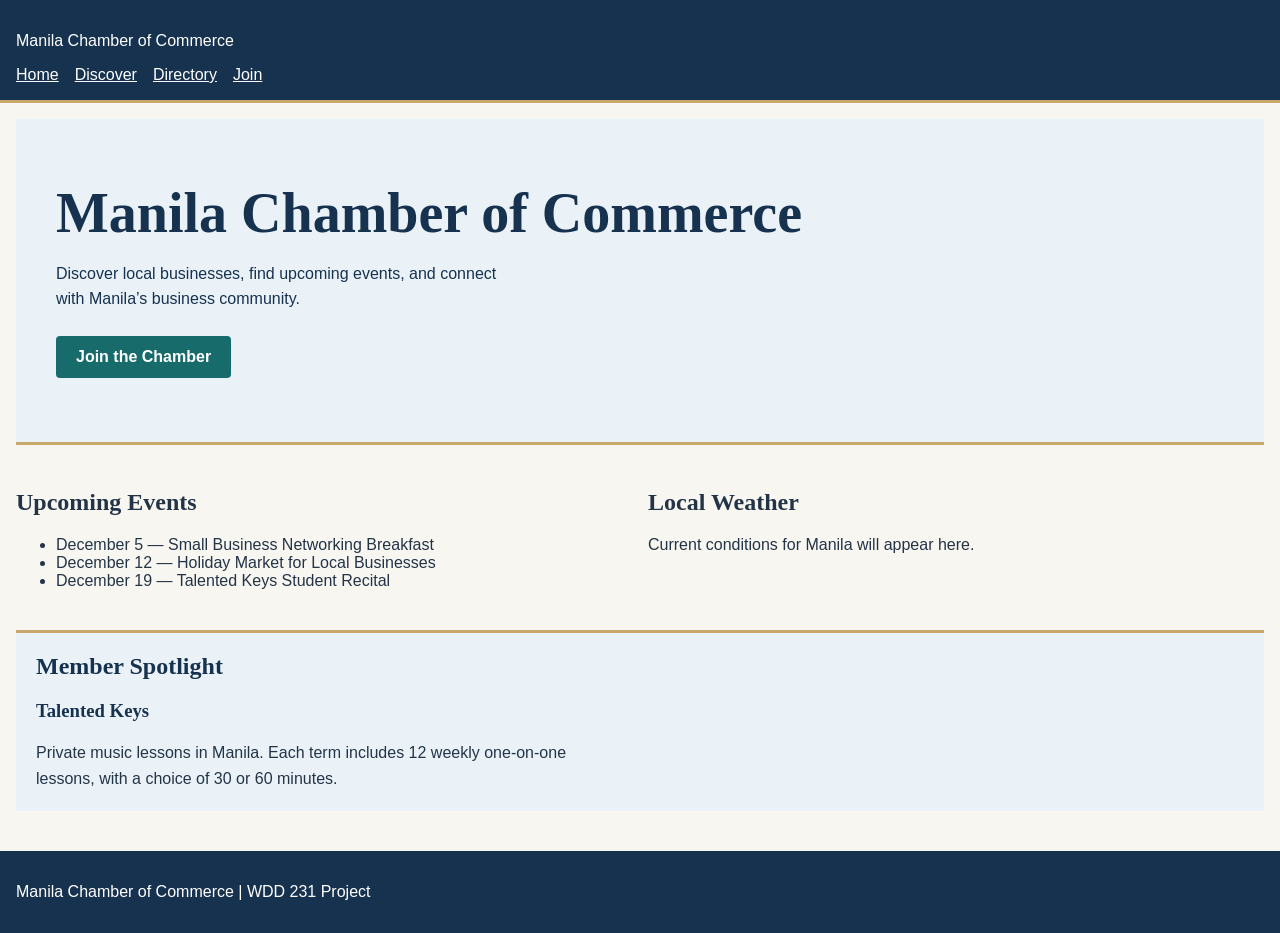
==== chamber/index.html @ 524cc36e "weather" ====
<!DOCTYPE html>
<html lang="en">

<head>
    <meta charset="UTF-8">
    <meta name="viewport" content="width=device-width, initial-scale=1.0">
    <meta name="description" content="Explore Manila businesses, chamber events, and membership opportunities.">
    <meta name="author" content="Aaron J Evan M. Tolentino">
    <title>Home | Manila Chamber of Commerce</title>
    <link rel="stylesheet" href="styles/chamber.css">
</head>

<body>
    <header>
        <p>Manila Chamber of Commerce</p>
        <nav aria-label="Chamber navigation">
            <a href="index.html" aria-current="page">Home</a>
            <a href="discover.html">Discover</a>
            <a href="directory.html">Directory</a>
            <a href="join.html">Join</a>
        </nav>
    </header>

    <main>
        <section class="hero">
            <h1>Manila Chamber of Commerce</h1>
            <p>Discover local businesses, find upcoming events, and connect with Manila’s business community.</p>
            <a class="join-button" href="join.html">Join the Chamber</a>
        </section>

        <div class="home-info">
            <section>
                <h2>Upcoming Events</h2>
                <ul>
                    <li><time datetime="2026-12-05">December 5</time> — Small Business Networking Breakfast</li>
                    <li><time datetime="2026-12-12">December 12</time> — Holiday Market for Local Businesses</li>
                    <li><time datetime="2026-12-19">December 19</time> — Talented Keys Student Recital</li>
                </ul>
            </section>

            <section>
                <h2>Local Weather</h2>
                <p id="weather-status" aria-live="polite">Current conditions for Manila will appear here.</p>
            </section>
        </div>

        <section class="member-spotlight">
            <h2>Member Spotlight</h2>
            <h3>Talented Keys</h3>
            <p>Private music lessons in Manila. Each term includes 12 weekly
                one-on-one lessons, with a choice of 30 or 60 minutes.</p>
        </section>
    </main>

    <footer>
        <p>Manila Chamber of Commerce | WDD 231 Project</p>
    </footer>
</body>

</html>
---- chamber/styles/chamber.css ----
body {
    margin: 0;
    background-color: #f8f6f0;
    color: #243447;
    font-family: Arial, sans-serif;
}

h1,
h2,
h3 {
    font-family: Georgia, serif;
}

header,
footer {
    padding: 1rem;
    background-color: #16324f;
    color: white;
}

header {
    border-bottom: 3px solid #c8a86b;
}

nav {
    display: flex;
    flex-wrap: wrap;
    gap: 1rem;
}

nav a {
    color: inherit;
}

main {
    padding: 1rem;
}

.member-spotlight {
    margin-block: 1.5rem;
    padding: 1.25rem;
    border-top: 3px solid #c8a86b;
    background-color: #eaf2f8;
}

.member-spotlight h2,
.member-spotlight h3 {
    margin-top: 0;
    color: #16324f;
}

.member-spotlight p {
    max-width: 60ch;
    margin-bottom: 0;
    line-height: 1.6;
}

.hero {
    padding: clamp(2rem, 5vw, 4rem) clamp(1rem, 4vw, 2.5rem);
    border-bottom: 3px solid #c8a86b;
    background-color: #eaf2f8;
    color: #16324f;
}

.hero h1 {
    margin: 0;
    font-size: clamp(2rem, 5vw, 3.5rem);
    line-height: 1.1;
}

.hero p {
    max-width: 52ch;
    margin: 1rem 0 1.5rem;
    line-height: 1.6;
}

.join-button {
    display: inline-block;
    padding: 0.75rem 1.25rem;
    border-radius: 0.25rem;
    background-color: #176b6b;
    color: white;
    font-weight: bold;
    text-decoration: none;
}

.join-button:hover {
    background-color: #105454;
}

.join-button:focus-visible {
    outline: 3px solid #16324f;
    outline-offset: 3px;
}

.home-info {
    display: grid;
    gap: 1rem;
    margin-top: 1.5rem;
}

@media (min-width: 700px) {
    .home-info {
        grid-template-columns: 1fr 1fr;
    }
}
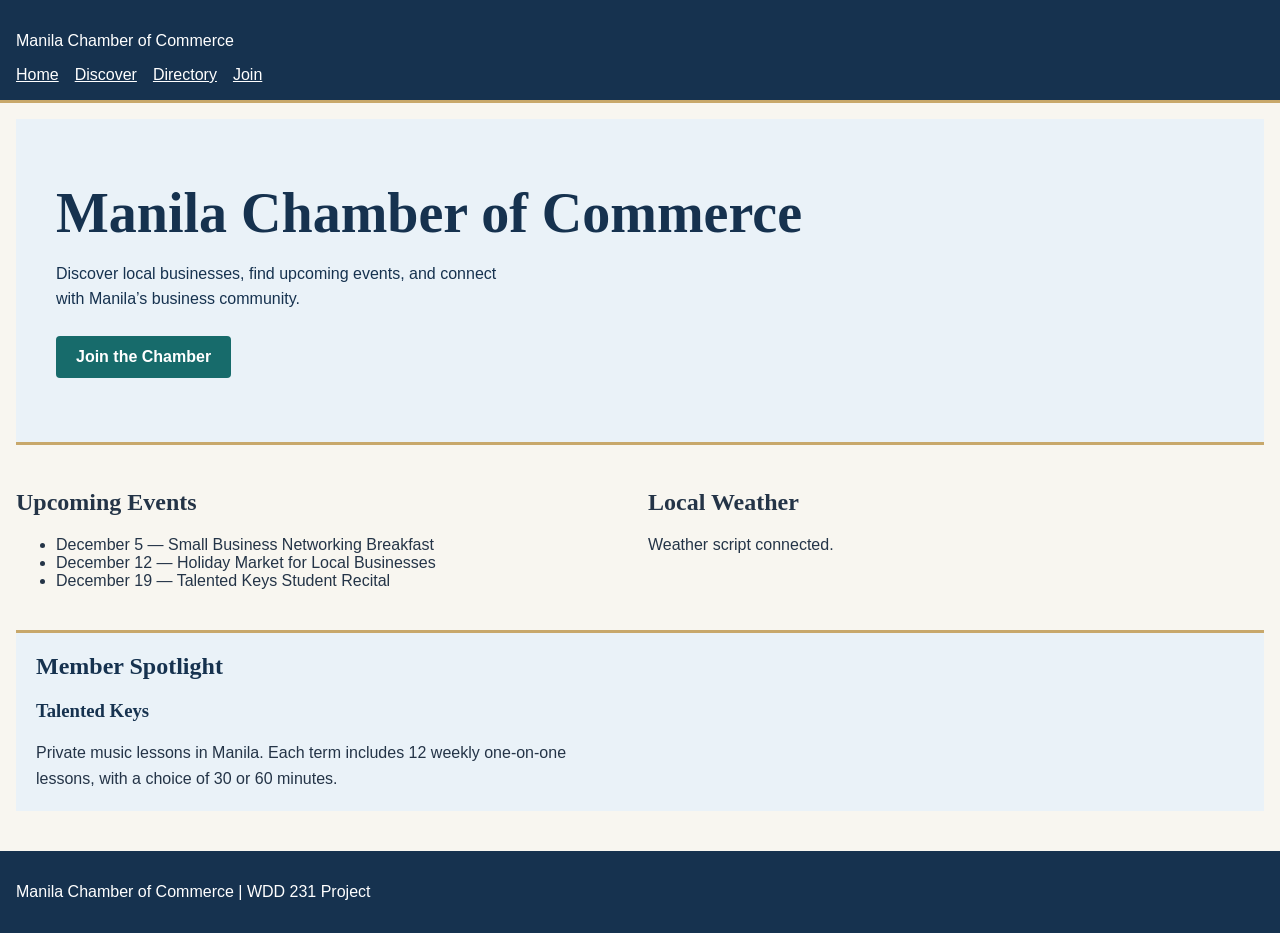
==== commit 4b9e0cb0: "weather js" ====
--- a/chamber/index.html
+++ b/chamber/index.html
@@ -8,6 +8,7 @@
     <meta name="author" content="Aaron J Evan M. Tolentino">
     <title>Home | Manila Chamber of Commerce</title>
     <link rel="stylesheet" href="styles/chamber.css">
+    <script src="scripts/weather.js" defer></script>
 </head>
 
 <body>
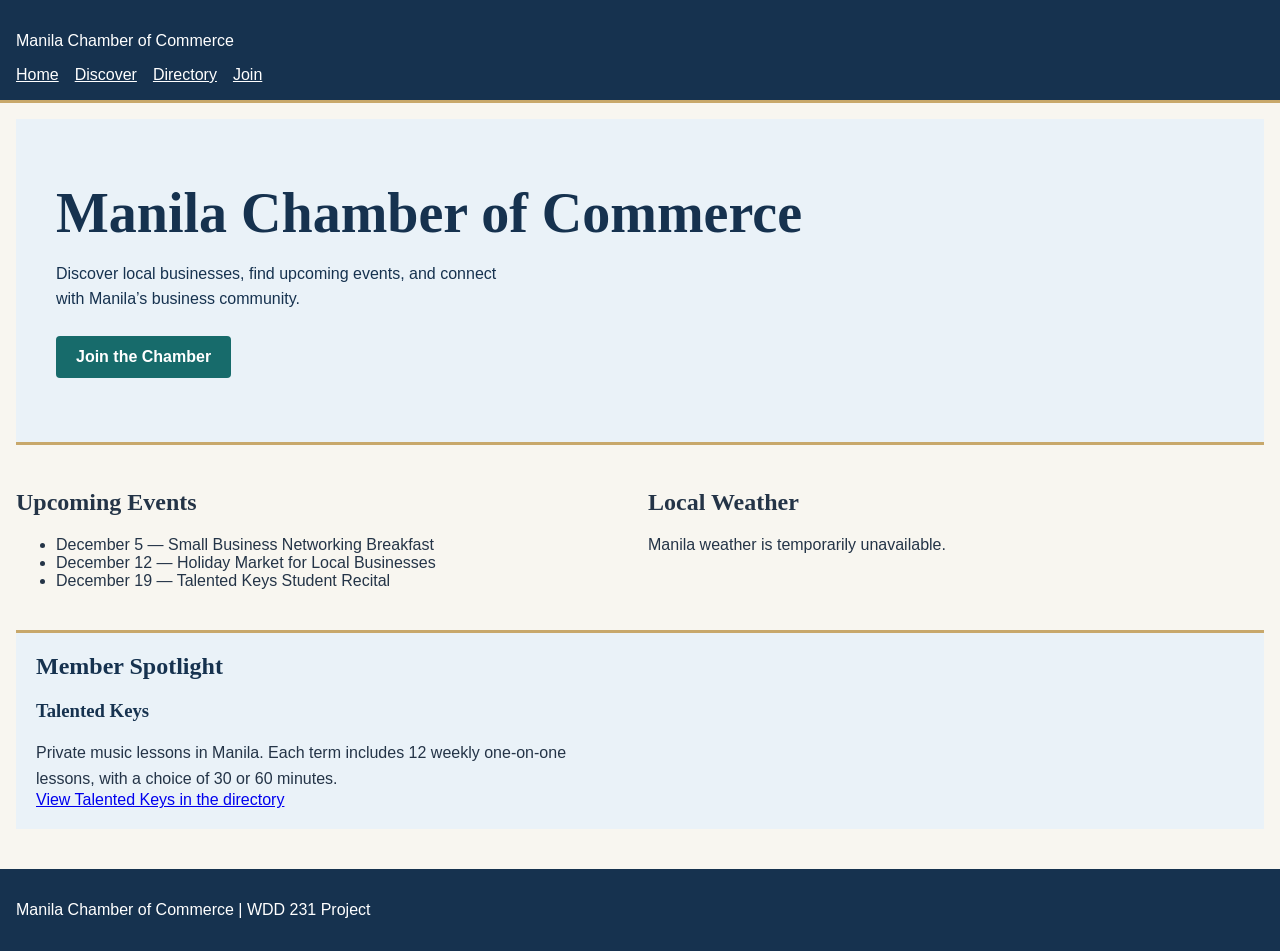
==== commit 8b11f954: "index" ====
--- a/chamber/index.html
+++ b/chamber/index.html
@@ -50,6 +50,7 @@
             <h3>Talented Keys</h3>
             <p>Private music lessons in Manila. Each term includes 12 weekly
                 one-on-one lessons, with a choice of 30 or 60 minutes.</p>
+            <a href="directory.html">View Talented Keys in the directory</a>
         </section>
     </main>
 
--- a/chamber/styles/chamber.css
+++ b/chamber/styles/chamber.css
@@ -103,4 +103,22 @@
     .home-info {
         grid-template-columns: 1fr 1fr;
     }
+}
+
+#member-list {
+    display: grid;
+    gap: 1rem;
+    grid-template-columns: repeat(auto-fit, minmax(min(100%, 280px), 1fr));
+}
+
+#member-list>section {
+    padding: 1.25rem;
+    border-top: 3px solid #c8a86b;
+    background-color: #eaf2f8;
+    line-height: 1.5;
+}
+
+#member-list h2 {
+    margin-top: 0;
+    color: #16324f;
 }
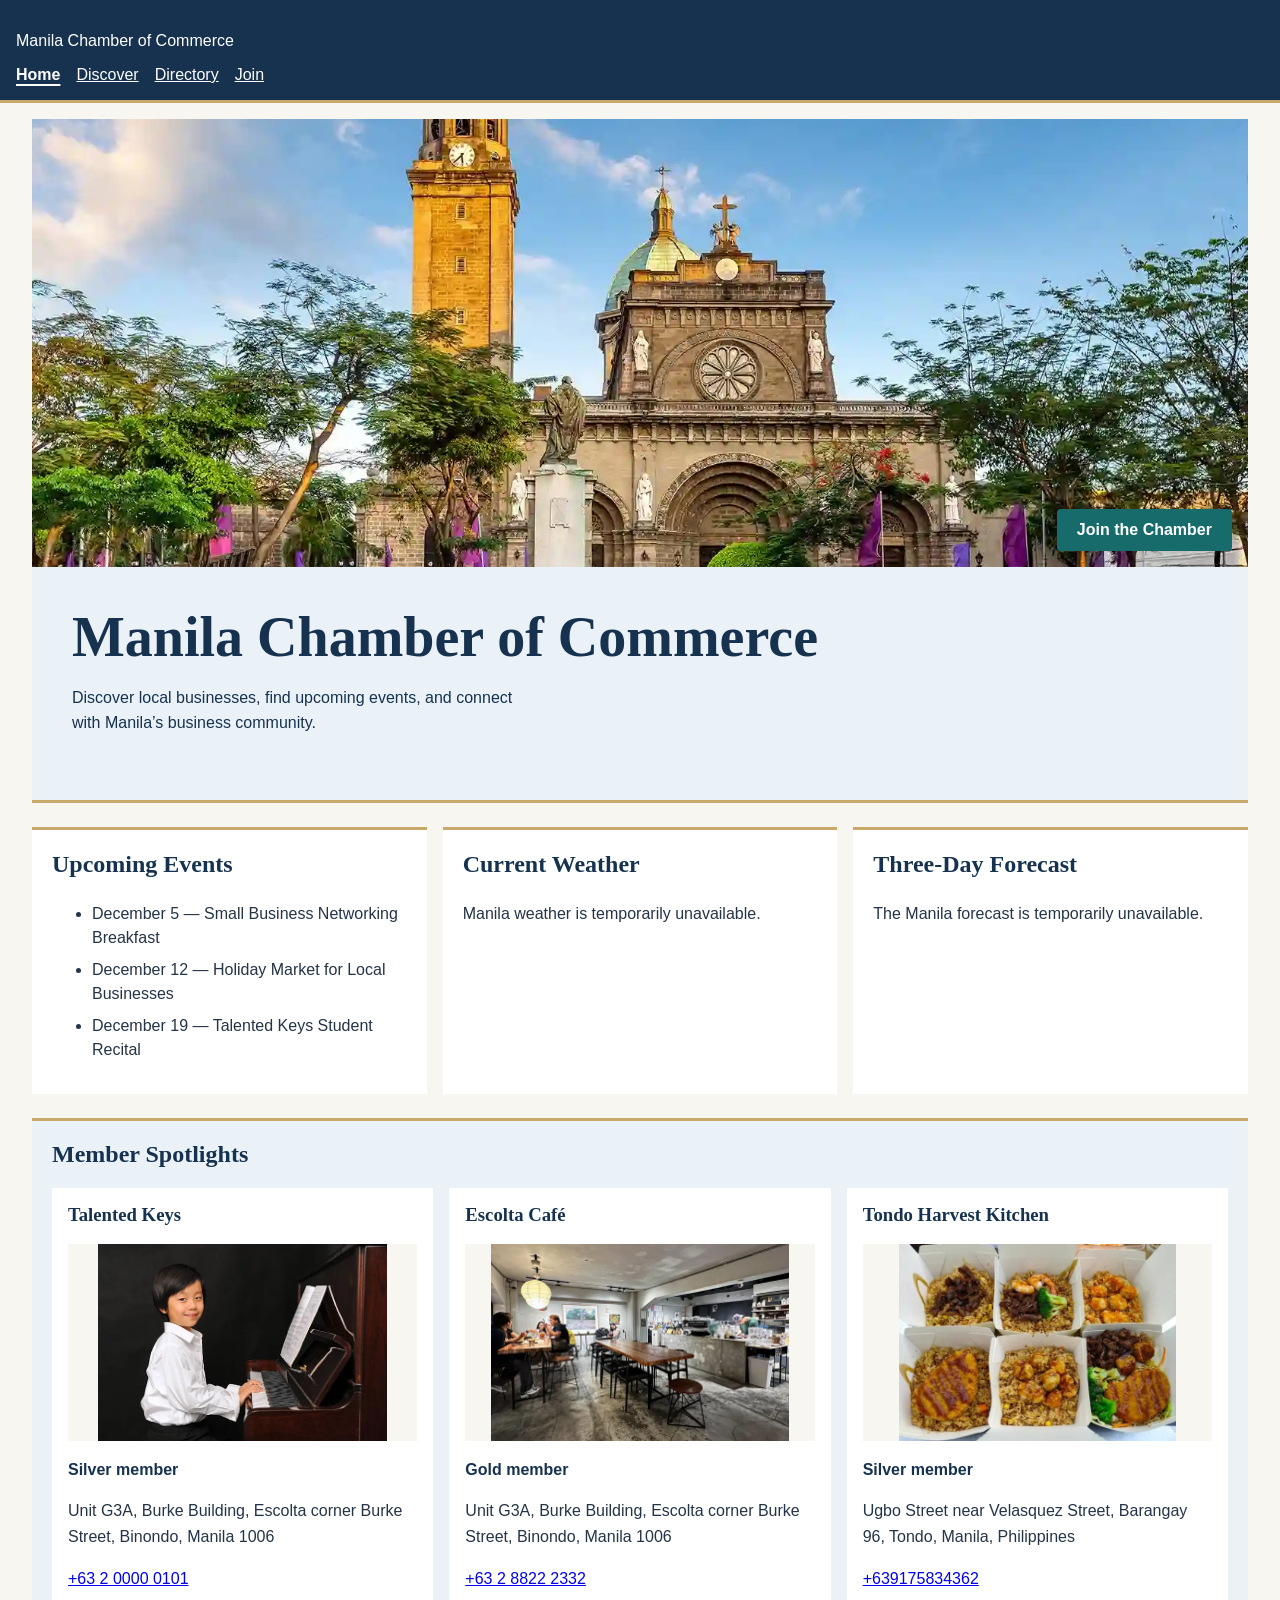
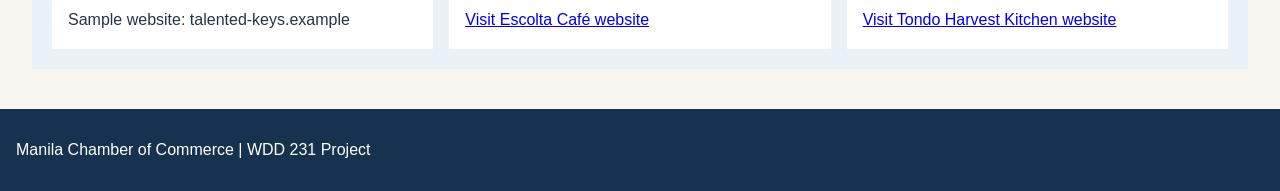
==== commit 18a4d3b0: "changes" ====
--- a/chamber/index.html
+++ b/chamber/index.html
@@ -8,7 +8,9 @@
     <meta name="author" content="Aaron J Evan M. Tolentino">
     <title>Home | Manila Chamber of Commerce</title>
     <link rel="stylesheet" href="styles/chamber.css">
+    <link rel="icon" href="images/chamber-favicon.ico" sizes="32x32">
     <script src="scripts/weather.js" defer></script>
+    <script src="scripts/spotlights.js" defer></script>
 </head>
 
 <body>
@@ -22,11 +24,17 @@
         </nav>
     </header>
 
-    <main>
+    <main class="chamber-home">
         <section class="hero">
-            <h1>Manila Chamber of Commerce</h1>
-            <p>Discover local businesses, find upcoming events, and connect with Manila’s business community.</p>
-            <a class="join-button" href="join.html">Join the Chamber</a>
+            <div class="hero-media">
+                <img class="hero-image" src="images/intramuros.webp" width="1600" height="1067"
+                    alt="Manila Cathedral and its bell tower in Intramuros">
+                <a class="join-button" href="join.html">Join the Chamber</a>
+            </div>
+            <div class="hero-content">
+                <h1>Manila Chamber of Commerce</h1>
+                <p>Discover local businesses, find upcoming events, and connect with Manila’s business community.</p>
+            </div>
         </section>
 
         <div class="home-info">
@@ -40,17 +48,21 @@
             </section>
 
             <section>
-                <h2>Local Weather</h2>
-                <p id="weather-status" aria-live="polite">Current conditions for Manila will appear here.</p>
+                <h2>Current Weather</h2>
+                <p id="weather-status" role="status">Loading current conditions in Manila…</p>
+            </section>
+
+            <section>
+                <h2>Three-Day Forecast</h2>
+                <p id="forecast-status" role="status">Loading the Manila forecast…</p>
+                <ul id="forecast-list" hidden></ul>
             </section>
         </div>
 
         <section class="member-spotlight">
-            <h2>Member Spotlight</h2>
-            <h3>Talented Keys</h3>
-            <p>Private music lessons in Manila. Each term includes 12 weekly
-                one-on-one lessons, with a choice of 30 or 60 minutes.</p>
-            <a href="directory.html">View Talented Keys in the directory</a>
+            <h2>Member Spotlights</h2>
+            <p id="spotlight-status" role="status">Loading member spotlights…</p>
+            <div id="spotlight-list" class="spotlight-grid"></div>
         </section>
     </main>
 
@@ -59,4 +71,4 @@
     </footer>
 </body>
 
-</html>+</html>
--- a/chamber/styles/chamber.css
+++ b/chamber/styles/chamber.css
@@ -2,7 +2,7 @@
     margin: 0;
     background-color: #f8f6f0;
     color: #243447;
-    font-family: Arial, sans-serif;
+    font-family: Roboto, Arial, sans-serif;
 }
 
 h1,
@@ -30,6 +30,12 @@
 
 nav a {
     color: inherit;
+}
+
+nav a[aria-current="page"] {
+    font-weight: 700;
+    text-decoration-thickness: 0.15em;
+    text-underline-offset: 0.25em;
 }
 
 main {
@@ -105,20 +111,174 @@
     }
 }
 
+.directory-controls {
+    display: flex;
+    flex-wrap: wrap;
+    gap: 0.5rem;
+    margin-bottom: 1rem;
+}
+
+.directory-controls button {
+    padding: 0.6rem 1rem;
+    border: 1px solid #16324f;
+    border-radius: 0.25rem;
+    background-color: white;
+    color: #16324f;
+    font: inherit;
+    cursor: pointer;
+}
+
+.directory-controls button[aria-pressed="true"] {
+    background-color: #16324f;
+    color: white;
+}
+
+.directory-controls button:focus-visible {
+    outline: 3px solid #176b6b;
+    outline-offset: 3px;
+}
+
 #member-list {
     display: grid;
     gap: 1rem;
     grid-template-columns: repeat(auto-fit, minmax(min(100%, 280px), 1fr));
 }
 
-#member-list>section {
+#member-list > section {
     padding: 1.25rem;
     border-top: 3px solid #c8a86b;
     background-color: #eaf2f8;
     line-height: 1.5;
+    overflow-wrap: anywhere;
 }
 
 #member-list h2 {
     margin-top: 0;
     color: #16324f;
-}+}
+
+.member-image {
+    display: block;
+    width: 100%;
+    aspect-ratio: 16 / 9;
+    object-fit: cover;
+}
+
+#member-list.list-view {
+    grid-template-columns: minmax(0, 1fr);
+}
+
+#member-list.list-view .member-image {
+    display: none;
+}
+
+.discover-grid {
+    display: grid;
+    grid-template-columns: repeat(auto-fit, minmax(min(100%, 240px), 1fr));
+    gap: 1rem;
+}
+
+.discover-grid > article {
+    padding: 1.25rem;
+    border-top: 3px solid #c8a86b;
+    background-color: #eaf2f8;
+    line-height: 1.5;
+}
+
+.discover-grid h3 {
+    margin-top: 0;
+    color: #16324f;
+}
+
+.discover-grid img {
+    display: block;
+    width: 100%;
+    aspect-ratio: 16 / 9;
+    object-fit: cover;
+    margin-bottom: 0.75rem;
+}
+
+.chamber-home {
+    max-width: 76rem;
+    margin-inline: auto;
+}
+
+.chamber-home .hero {
+    padding: 0;
+}
+
+.hero-media {
+    position: relative;
+}
+
+.hero-media .join-button {
+    position: absolute;
+    inset-block-end: 1rem;
+    inset-inline-end: 1rem;
+}
+
+.hero-media .join-button:focus-visible {
+    outline: 3px solid white;
+    box-shadow: 0 0 0 7px #16324f;
+}
+
+.hero-image {
+    display: block;
+    width: 100%;
+    height: auto;
+    max-height: 28rem;
+    object-fit: cover;
+}
+
+.hero-content {
+    padding: clamp(1.25rem, 4vw, 2.5rem);
+}
+
+.home-info > section {
+    padding: 1rem 1.25rem;
+    background-color: #fff;
+    border-top: 3px solid #c8a86b;
+    line-height: 1.5;
+}
+
+.home-info h2 {
+    margin-top: 0;
+    color: #16324f;
+}
+
+.home-info li + li {
+    margin-top: 0.5rem;
+}
+
+.spotlight-grid {
+    display: grid;
+    gap: 1rem;
+}
+
+.spotlight-grid article {
+    min-width: 0;
+    padding: 1rem;
+    background-color: #fff;
+    overflow-wrap: anywhere;
+}
+
+.spotlight-grid img {
+    display: block;
+    width: 100%;
+    height: auto;
+    aspect-ratio: 16 / 9;
+    object-fit: contain;
+    background-color: #f8f6f0;
+}
+
+.spotlight-membership {
+    color: #16324f;
+    font-weight: bold;
+}
+
+@media (min-width: 56rem) {
+    .home-info,
+    .spotlight-grid {
+        grid-template-columns: repeat(3, minmax(0, 1fr));
+    }
+}
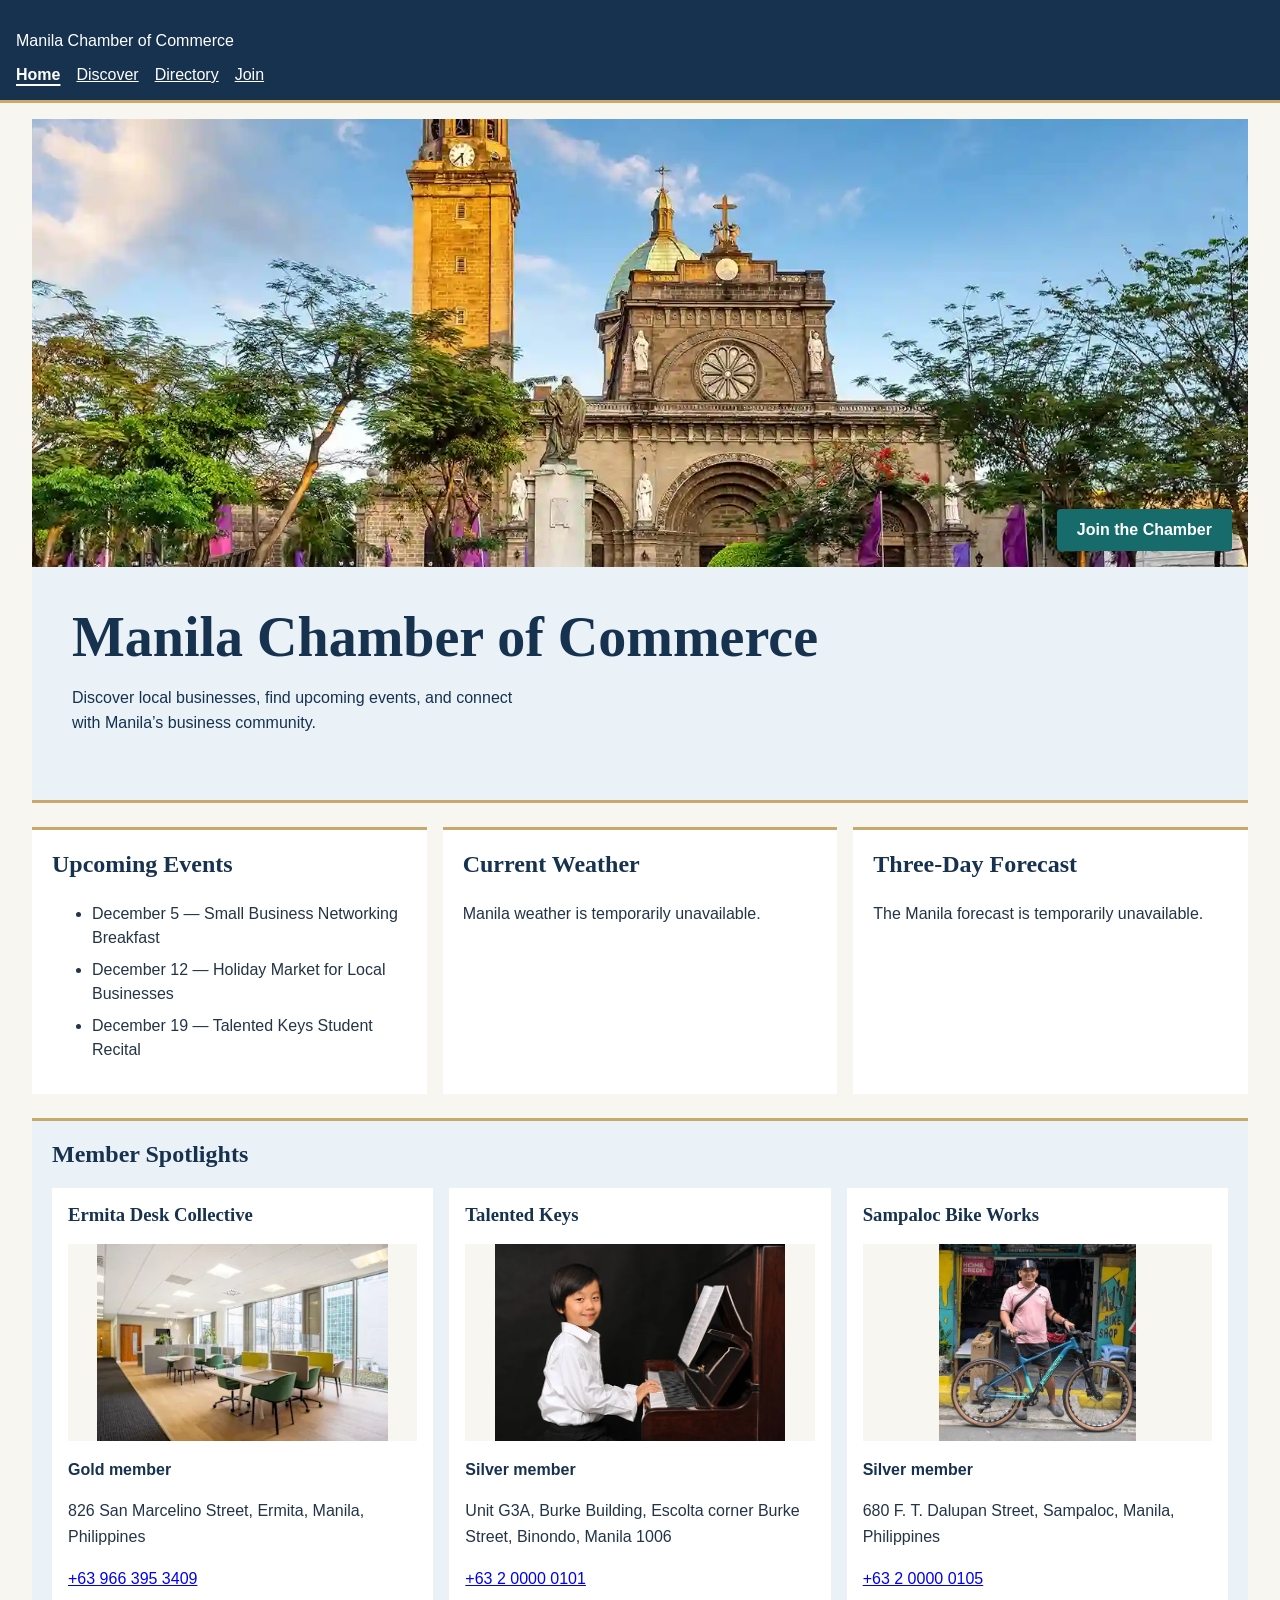
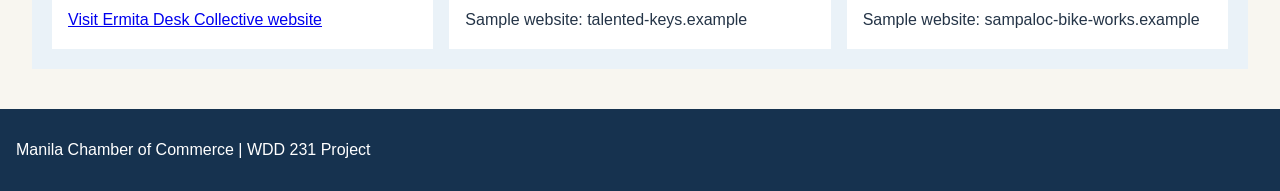
==== commit 24635dc2: "changes" ====
--- a/chamber/index.html
+++ b/chamber/index.html
@@ -7,6 +7,11 @@
     <meta name="description" content="Explore Manila businesses, chamber events, and membership opportunities.">
     <meta name="author" content="Aaron J Evan M. Tolentino">
     <title>Home | Manila Chamber of Commerce</title>
+    <meta property="og:title" content="Welcome to the Manila Chamber of Commerce">
+    <meta property="og:description"
+        content="Explore Manila businesses, discover upcoming chamber events, and learn how to join the Manila Chamber of Commerce.">
+    <meta property="og:image" content="https://jettolentino25.github.io/wdd231/chamber/images/intramuros.webp">
+    <meta property="og:url" content="https://jettolentino25.github.io/wdd231/chamber/">
     <link rel="stylesheet" href="styles/chamber.css">
     <link rel="icon" href="images/chamber-favicon.ico" sizes="32x32">
     <script src="scripts/weather.js" defer></script>
@@ -71,4 +76,4 @@
     </footer>
 </body>
 
-</html>
+</html>
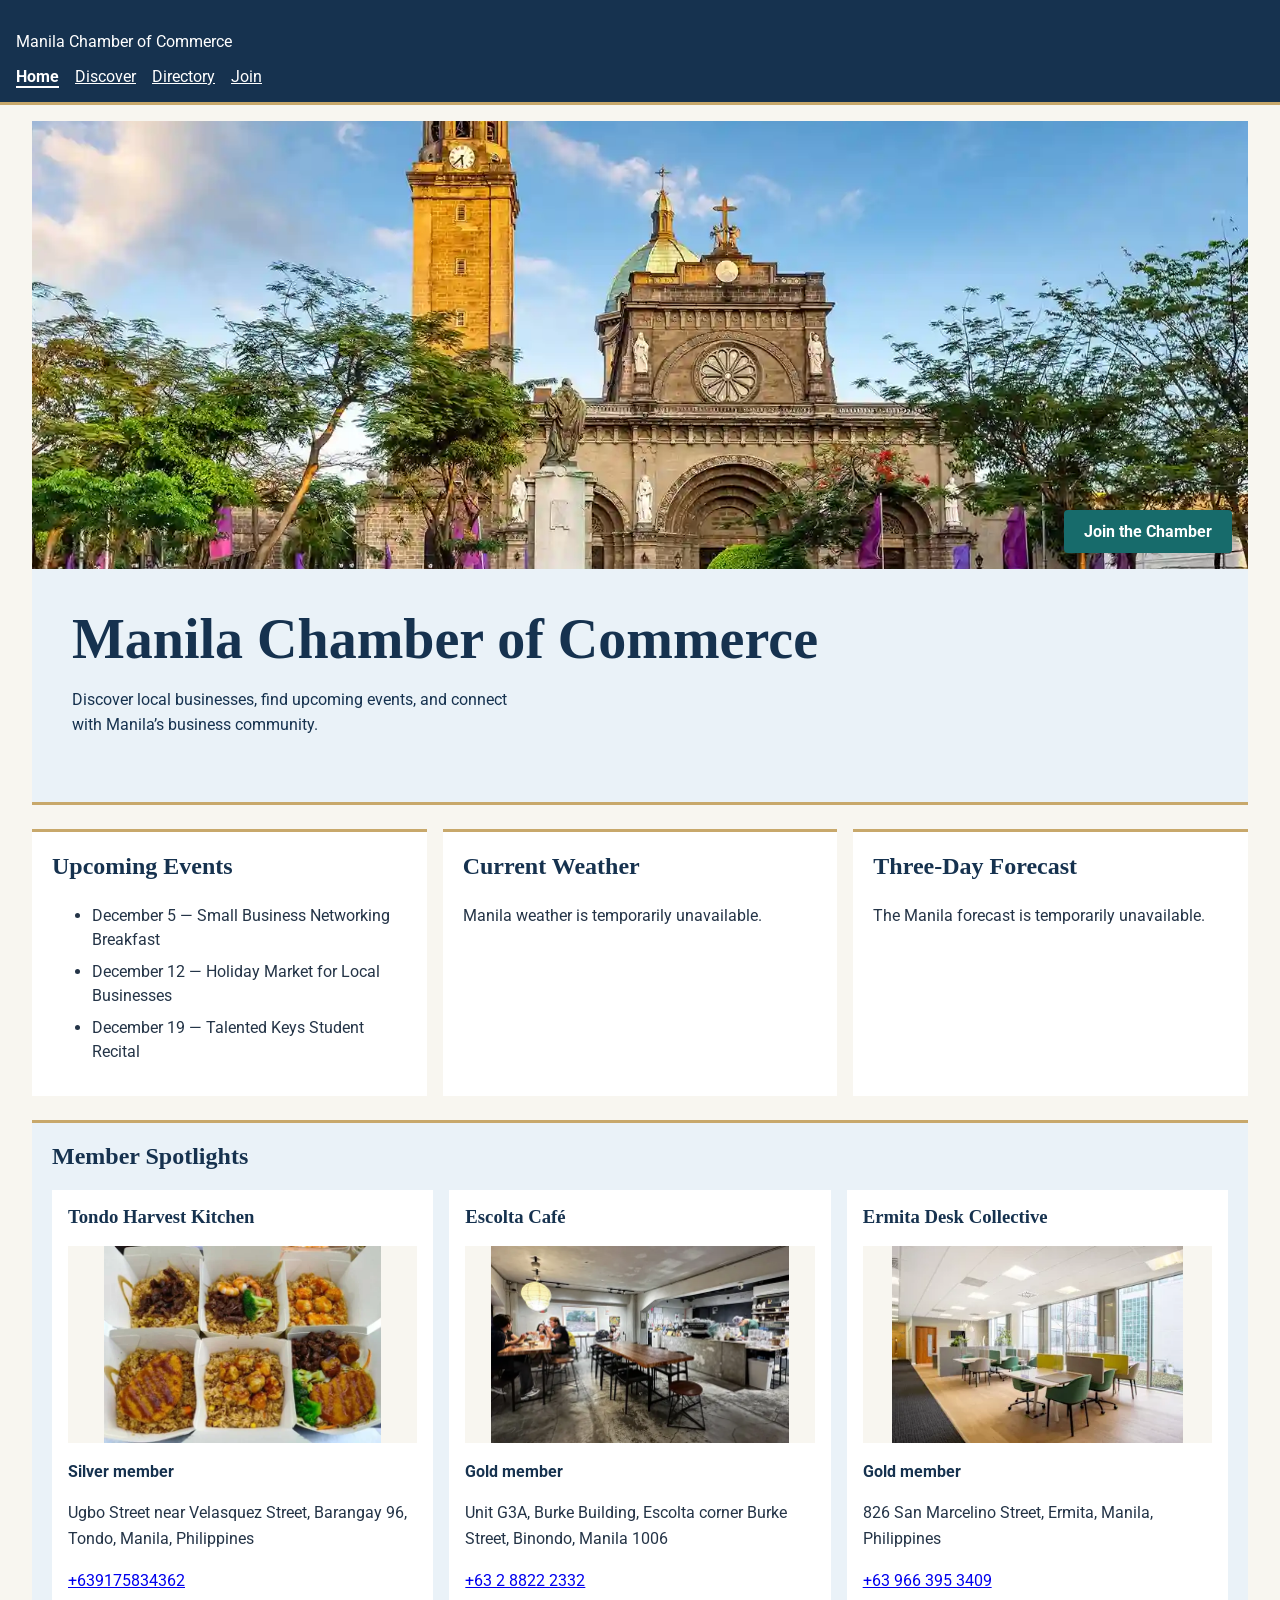
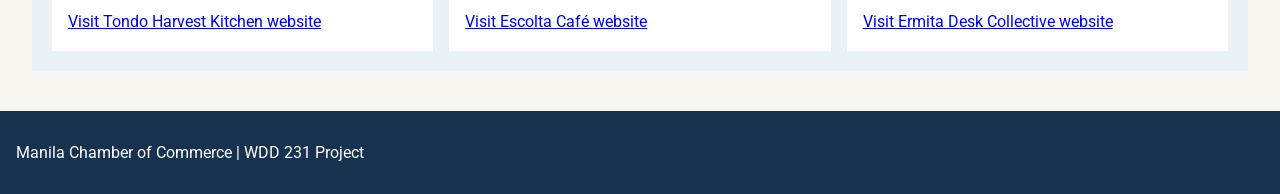
==== commit ea0ecd46: "home page" ====
--- a/chamber/index.html
+++ b/chamber/index.html
@@ -12,7 +12,11 @@
         content="Explore Manila businesses, discover upcoming chamber events, and learn how to join the Manila Chamber of Commerce.">
     <meta property="og:image" content="https://jettolentino25.github.io/wdd231/chamber/images/intramuros.webp">
     <meta property="og:url" content="https://jettolentino25.github.io/wdd231/chamber/">
+    <link rel="preconnect" href="https://fonts.googleapis.com">
+    <link rel="preconnect" href="https://fonts.gstatic.com" crossorigin>
+    <link href="https://fonts.googleapis.com/css2?family=Roboto:wght@400;700&display=swap" rel="stylesheet">
     <link rel="stylesheet" href="styles/chamber.css">
+    <link rel="stylesheet" href="styles/home.css">
     <link rel="icon" href="images/chamber-favicon.ico" sizes="32x32">
     <script src="scripts/weather.js" defer></script>
     <script src="scripts/spotlights.js" defer></script>
--- a/chamber/styles/chamber.css
+++ b/chamber/styles/chamber.css
@@ -198,87 +198,3 @@
     margin-bottom: 0.75rem;
 }
 
-.chamber-home {
-    max-width: 76rem;
-    margin-inline: auto;
-}
-
-.chamber-home .hero {
-    padding: 0;
-}
-
-.hero-media {
-    position: relative;
-}
-
-.hero-media .join-button {
-    position: absolute;
-    inset-block-end: 1rem;
-    inset-inline-end: 1rem;
-}
-
-.hero-media .join-button:focus-visible {
-    outline: 3px solid white;
-    box-shadow: 0 0 0 7px #16324f;
-}
-
-.hero-image {
-    display: block;
-    width: 100%;
-    height: auto;
-    max-height: 28rem;
-    object-fit: cover;
-}
-
-.hero-content {
-    padding: clamp(1.25rem, 4vw, 2.5rem);
-}
-
-.home-info > section {
-    padding: 1rem 1.25rem;
-    background-color: #fff;
-    border-top: 3px solid #c8a86b;
-    line-height: 1.5;
-}
-
-.home-info h2 {
-    margin-top: 0;
-    color: #16324f;
-}
-
-.home-info li + li {
-    margin-top: 0.5rem;
-}
-
-.spotlight-grid {
-    display: grid;
-    gap: 1rem;
-}
-
-.spotlight-grid article {
-    min-width: 0;
-    padding: 1rem;
-    background-color: #fff;
-    overflow-wrap: anywhere;
-}
-
-.spotlight-grid img {
-    display: block;
-    width: 100%;
-    height: auto;
-    aspect-ratio: 16 / 9;
-    object-fit: contain;
-    background-color: #f8f6f0;
-}
-
-.spotlight-membership {
-    color: #16324f;
-    font-weight: bold;
-}
-
-@media (min-width: 56rem) {
-    .home-info,
-    .spotlight-grid {
-        grid-template-columns: repeat(3, minmax(0, 1fr));
-    }
-}
--- a/chamber/styles/home.css
+++ b/chamber/styles/home.css
@@ -0,0 +1,84 @@
+.chamber-home {
+    max-width: 76rem;
+    margin-inline: auto;
+}
+
+.chamber-home .hero {
+    padding: 0;
+}
+
+.hero-media {
+    position: relative;
+}
+
+.hero-media .join-button {
+    position: absolute;
+    inset-block-end: 1rem;
+    inset-inline-end: 1rem;
+}
+
+.hero-media .join-button:focus-visible {
+    outline: 3px solid white;
+    box-shadow: 0 0 0 7px #16324f;
+}
+
+.hero-image {
+    display: block;
+    width: 100%;
+    height: auto;
+    max-height: 28rem;
+    object-fit: cover;
+}
+
+.hero-content {
+    padding: clamp(1.25rem, 4vw, 2.5rem);
+}
+
+.home-info > section {
+    padding: 1rem 1.25rem;
+    background-color: #fff;
+    border-top: 3px solid #c8a86b;
+    line-height: 1.5;
+}
+
+.home-info h2 {
+    margin-top: 0;
+    color: #16324f;
+}
+
+.home-info li + li {
+    margin-top: 0.5rem;
+}
+
+.spotlight-grid {
+    display: grid;
+    gap: 1rem;
+}
+
+.spotlight-grid article {
+    min-width: 0;
+    padding: 1rem;
+    background-color: #fff;
+    overflow-wrap: anywhere;
+}
+
+.spotlight-grid img {
+    display: block;
+    width: 100%;
+    height: auto;
+    aspect-ratio: 16 / 9;
+    object-fit: contain;
+    background-color: #f8f6f0;
+}
+
+.spotlight-membership {
+    color: #16324f;
+    font-weight: bold;
+}
+
+@media (min-width: 56rem) {
+    .home-info,
+    .spotlight-grid {
+        grid-template-columns: repeat(3, minmax(0, 1fr));
+    }
+}
